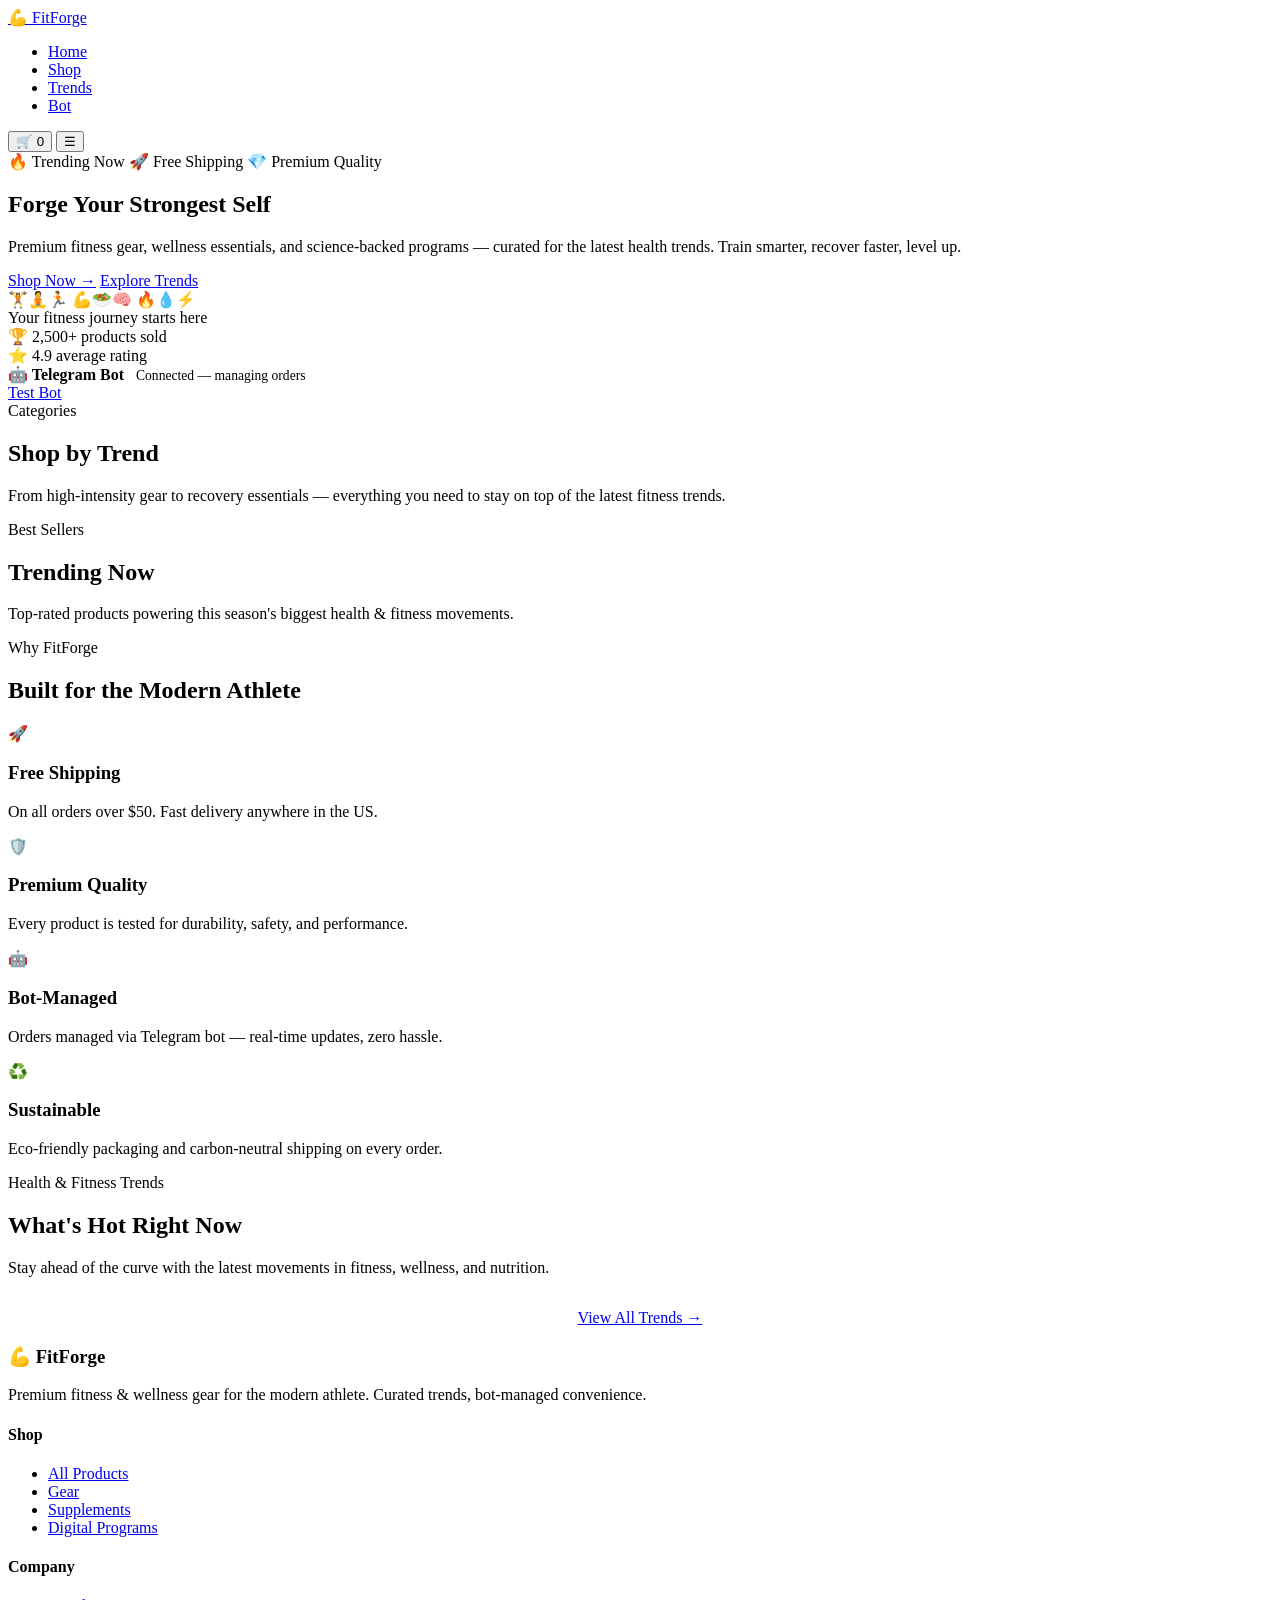
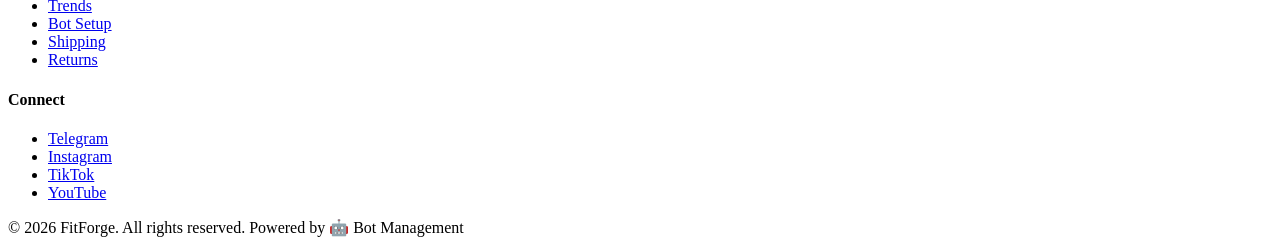
==== index.html @ 9ca2bb5c "🚀 Initial commit — FitForge fitness e-commerce site Complete static e-commerce site with: - Homepage" ====
<!DOCTYPE html>
<html lang="en">
<head>
  <meta charset="UTF-8">
  <meta name="viewport" content="width=device-width, initial-scale=1.0">
  <title>FitForge — Premium Fitness & Wellness Gear</title>
  <link rel="preconnect" href="https://fonts.googleapis.com">
  <link rel="preconnect" href="https://fonts.gstatic.com" crossorigin>
  <link href="https://fonts.googleapis.com/css2?family=Inter:wght@400;500;600;700;800&display=swap" rel="stylesheet">
  <link rel="stylesheet" href="css/style.css">
</head>
<body>
  <nav class="navbar" id="navbar">
    <div class="container">
      <a href="index.html" class="nav-logo">
        <span class="logo-icon">💪</span>
        FitForge
      </a>
      <ul class="nav-links" id="navLinks">
        <li><a href="index.html" class="active">Home</a></li>
        <li><a href="shop.html">Shop</a></li>
        <li><a href="trends.html">Trends</a></li>
        <li><a href="#" id="botInfoLink">Bot</a></li>
      </ul>
      <div class="nav-actions">
        <button class="cart-btn" onclick="window.location.href='cart.html'">
          🛒
          <span class="cart-count" id="cartCount">0</span>
        </button>
        <button class="mobile-menu-btn" id="mobileMenuBtn" onclick="toggleMobileMenu()">☰</button>
      </div>
    </div>
  </nav>
  <section class="hero" id="home">
    <div class="hero-bg"></div>
    <div class="hero-grid"></div>
    <div class="container">
      <div class="hero-content">
        <div class="hero-badges">
          <span class="badge"><span class="icon">🔥</span> Trending Now</span>
          <span class="badge"><span class="icon">🚀</span> Free Shipping</span>
          <span class="badge"><span class="icon">💎</span> Premium Quality</span>
        </div>
        <h1>Forge Your <span class="highlight">Strongest</span> Self</h1>
        <p>Premium fitness gear, wellness essentials, and science-backed programs — curated for the latest health trends. Train smarter, recover faster, level up.</p>
        <div class="hero-cta">
          <a href="shop.html" class="btn btn-primary">Shop Now →</a>
          <a href="trends.html" class="btn btn-secondary">Explore Trends</a>
        </div>
      </div>
      <div class="hero-image">
        <div class="hero-image-placeholder">
          <div class="emoji-grid">
            <span>🏋️</span><span>🧘</span><span>🏃</span>
            <span>💪</span><span>🥗</span><span>🧠</span>
            <span>🔥</span><span>💧</span><span>⚡</span>
          </div>
          <span class="placeholder-text">Your fitness journey starts here</span>
        </div>
        <div class="floating-card">
          <span class="fc-icon">🏆</span>
          <span>2,500+ products sold</span>
        </div>
        <div class="floating-card">
          <span class="fc-icon">⭐</span>
          <span>4.9 average rating</span>
        </div>
      </div>
    </div>
  </section>
  <section class="section">
    <div class="container">
      <div class="bot-status-bar">
        <div class="bot-status-left">
          <span class="bot-status-dot" id="botStatusDot"></span>
          <div>
            <strong>🤖 Telegram Bot</strong>
            <span style="color: var(--text-secondary); font-size: 0.85rem; margin-left: 8px;" id="botStatusText">Connected — managing orders</span>
          </div>
        </div>
        <a href="#" class="btn btn-sm btn-primary" id="botTestBtn" onclick="testBot()">Test Bot</a>
      </div>
    </div>
  </section>
  <section class="section" id="categories">
    <div class="container">
      <div class="section-header">
        <span class="section-tag">Categories</span>
        <h2>Shop by Trend</h2>
        <p>From high-intensity gear to recovery essentials — everything you need to stay on top of the latest fitness trends.</p>
      </div>
      <div class="categories-grid" id="categoriesGrid">
      </div>
    </div>
  </section>
  <section class="section" id="featured">
    <div class="container">
      <div class="section-header">
        <span class="section-tag">Best Sellers</span>
        <h2>Trending Now</h2>
        <p>Top-rated products powering this season's biggest health & fitness movements.</p>
      </div>
      <div class="product-grid" id="featuredProducts">
      </div>
    </div>
  </section>
  <section class="section">
    <div class="container">
      <div class="section-header">
        <span class="section-tag">Why FitForge</span>
        <h2>Built for the Modern Athlete</h2>
      </div>
      <div class="features-grid">
        <div class="feature-card">
          <div class="feat-icon">🚀</div>
          <h3>Free Shipping</h3>
          <p>On all orders over $50. Fast delivery anywhere in the US.</p>
        </div>
        <div class="feature-card">
          <div class="feat-icon">🛡️</div>
          <h3>Premium Quality</h3>
          <p>Every product is tested for durability, safety, and performance.</p>
        </div>
        <div class="feature-card">
          <div class="feat-icon">🤖</div>
          <h3>Bot-Managed</h3>
          <p>Orders managed via Telegram bot — real-time updates, zero hassle.</p>
        </div>
        <div class="feature-card">
          <div class="feat-icon">♻️</div>
          <h3>Sustainable</h3>
          <p>Eco-friendly packaging and carbon-neutral shipping on every order.</p>
        </div>
      </div>
    </div>
  </section>
  <section class="section" id="trends">
    <div class="container">
      <div class="section-header">
        <span class="section-tag">Health & Fitness Trends</span>
        <h2>What's Hot Right Now</h2>
        <p>Stay ahead of the curve with the latest movements in fitness, wellness, and nutrition.</p>
      </div>
      <div class="trends-grid" id="trendsGrid">
      </div>
      <div style="text-align: center; margin-top: 32px;">
        <a href="trends.html" class="btn btn-secondary">View All Trends →</a>
      </div>
    </div>
  </section>
  <footer class="footer">
    <div class="container">
      <div class="footer-grid">
        <div class="footer-brand">
          <h3>💪 FitForge</h3>
          <p>Premium fitness & wellness gear for the modern athlete. Curated trends, bot-managed convenience.</p>
        </div>
        <div class="footer-col">
          <h4>Shop</h4>
          <ul>
            <li><a href="shop.html">All Products</a></li>
            <li><a href="shop.html?filter=gear">Gear</a></li>
            <li><a href="shop.html?filter=supplements">Supplements</a></li>
            <li><a href="shop.html?filter=digital">Digital Programs</a></li>
          </ul>
        </div>
        <div class="footer-col">
          <h4>Company</h4>
          <ul>
            <li><a href="trends.html">Trends</a></li>
            <li><a href="#" id="footerBotLink">Bot Setup</a></li>
            <li><a href="#">Shipping</a></li>
            <li><a href="#">Returns</a></li>
          </ul>
        </div>
        <div class="footer-col">
          <h4>Connect</h4>
          <ul>
            <li><a href="https://t.me/your_bot" target="_blank" id="telegramLink">Telegram</a></li>
            <li><a href="#">Instagram</a></li>
            <li><a href="#">TikTok</a></li>
            <li><a href="#">YouTube</a></li>
          </ul>
        </div>
      </div>
      <div class="footer-bottom">
        <span>© 2026 FitForge. All rights reserved.</span>
        <span>Powered by 🤖 Bot Management</span>
      </div>
    </div>
  </footer>
  <div class="toast-container" id="toastContainer"></div>
  <script src="js/main.js"></script>
</body>
</html>
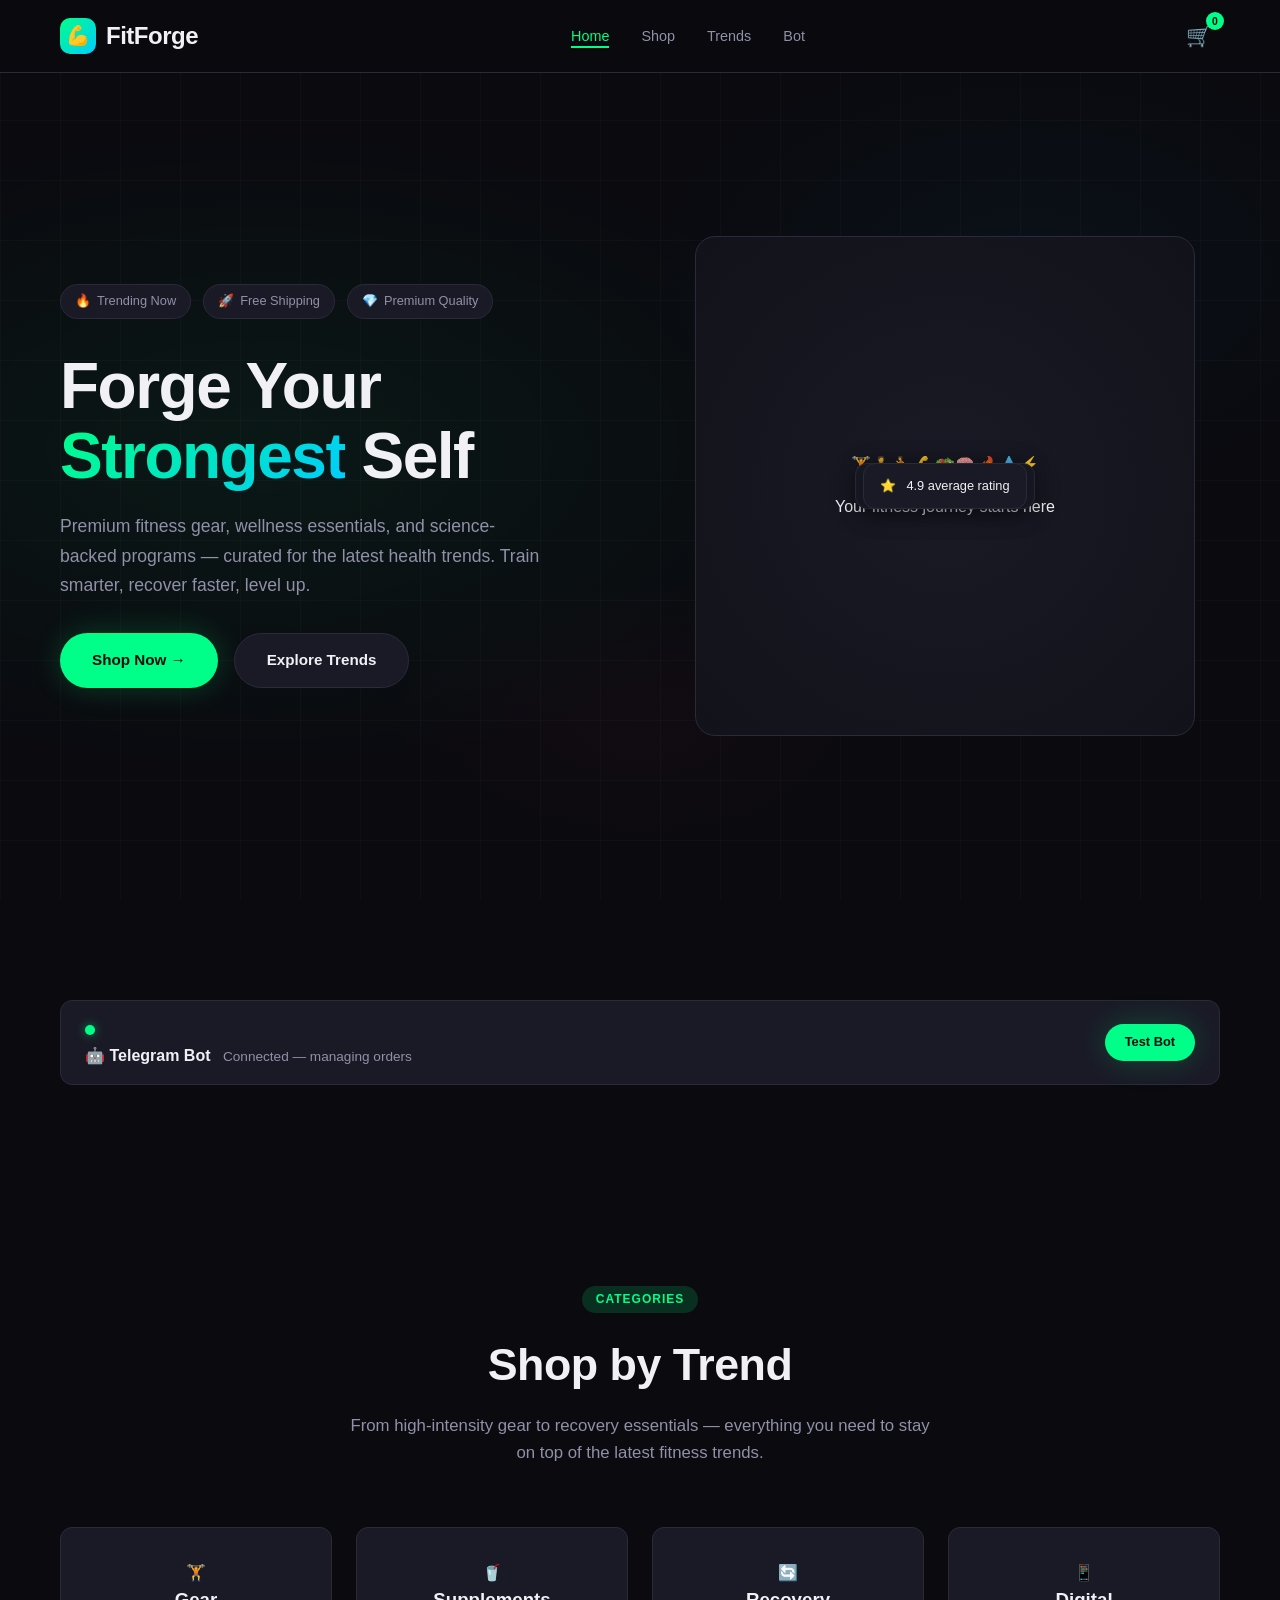
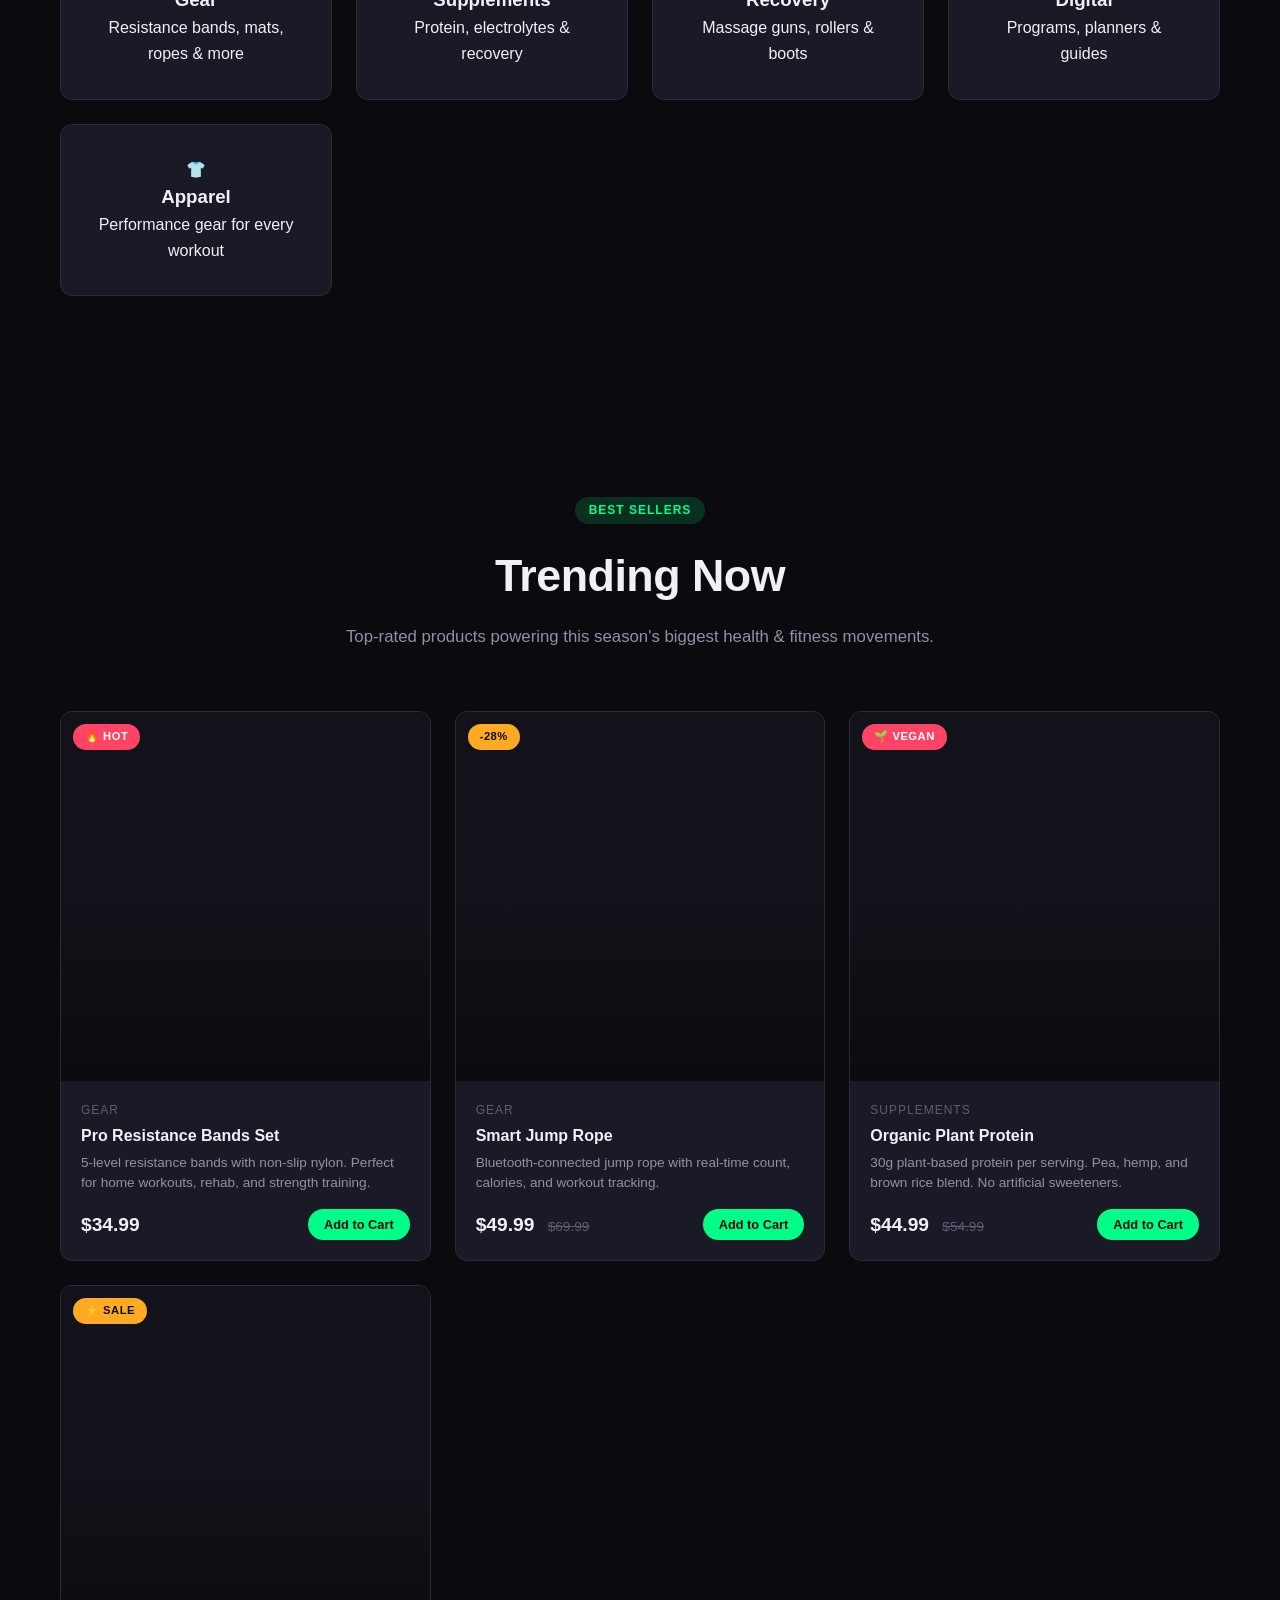
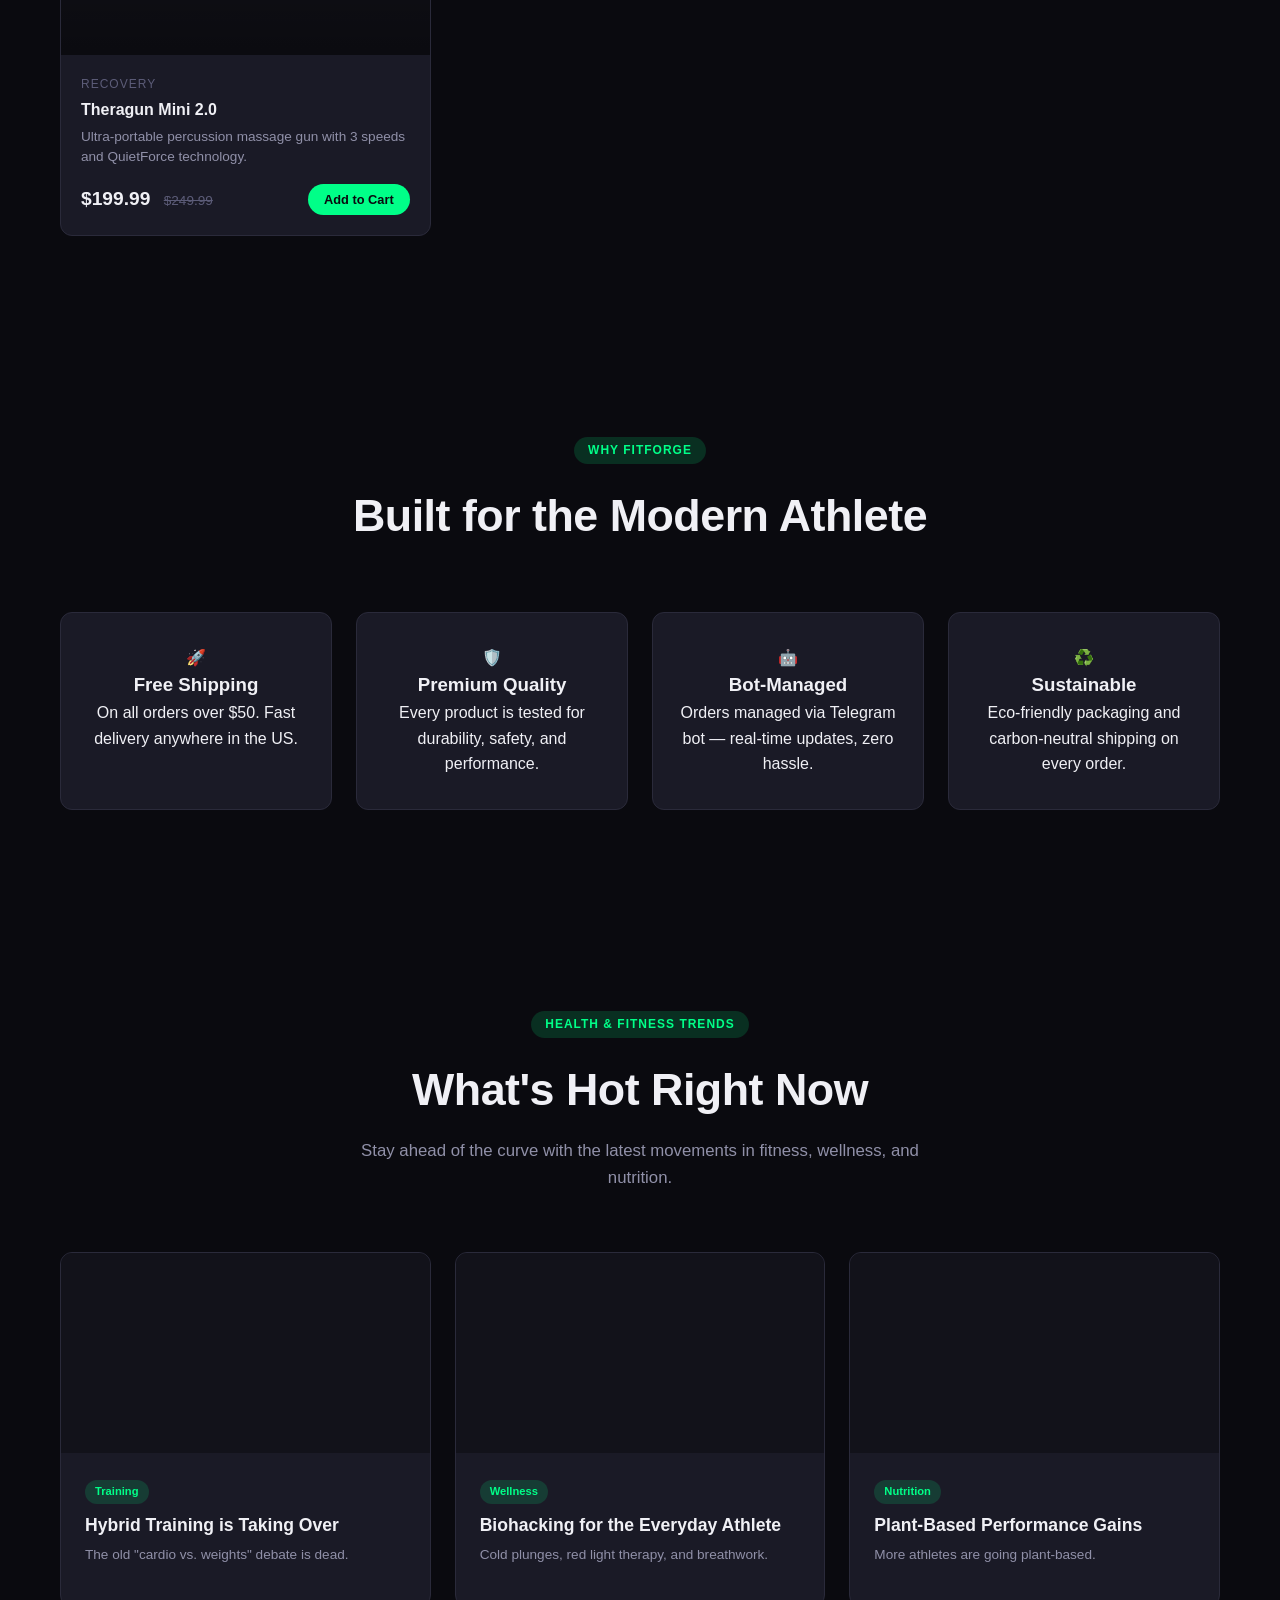
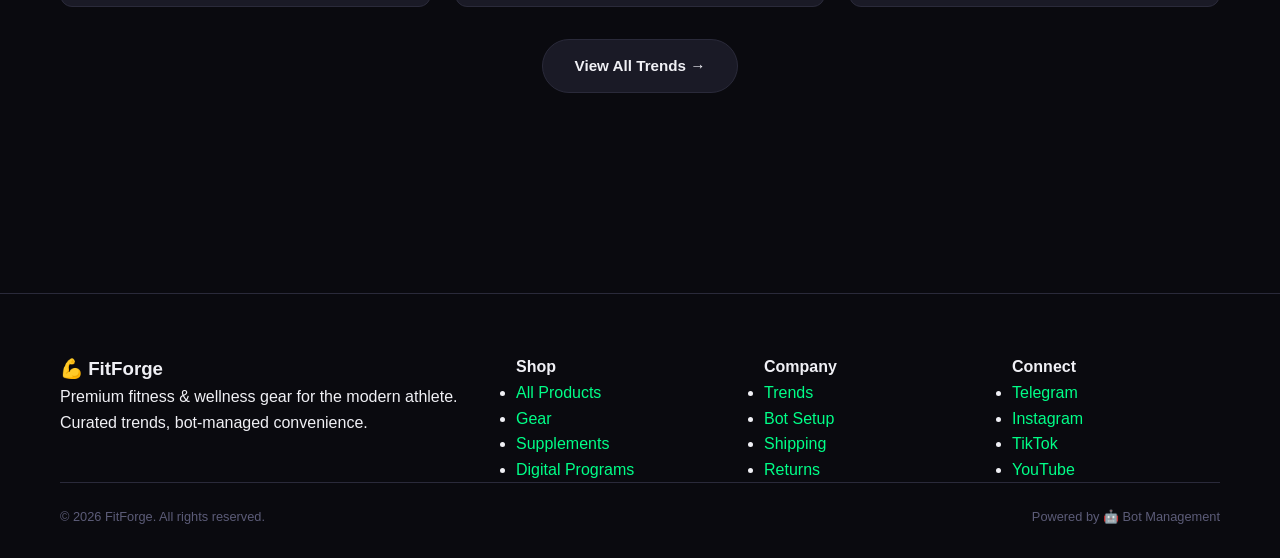
==== commit 30cfdd60: "Update index.html: add cache-busting to main.js" ====
--- a/index.html
+++ b/index.html
@@ -190,6 +190,6 @@
     </div>
   </footer>
   <div class="toast-container" id="toastContainer"></div>
-  <script src="js/main.js"></script>
+  <script src="js/main.js?v=2"></script>
 </body>
 </html>
--- a/css/style.css
+++ b/css/style.css
@@ -0,0 +1,172 @@
+/* ============================================ */
+/*  FITNESS E-COMMERCE — Full Site Styles        */
+/*  Dark theme · Neon green accents · Athletic  */
+/* ============================================ */
+:root {
+  --bg-primary: #0a0a0f;
+  --bg-secondary: #12121a;
+  --bg-card: #1a1a26;
+  --bg-hover: #22223a;
+  --text-primary: #f0f0f5;
+  --text-secondary: #9090a8;
+  --text-muted: #5c5c78;
+  --accent: #00ff88;
+  --accent-hover: #00cc6a;
+  --accent-glow: rgba(0, 255, 136, 0.15);
+  --danger: #ff4466;
+  --warning: #ffaa22;
+  --border: #2a2a3a;
+  --border-light: #3a3a4a;
+  --radius: 12px;
+  --radius-sm: 8px;
+  --radius-lg: 20px;
+  --shadow: 0 4px 24px rgba(0, 0, 0, 0.4);
+  --shadow-glow: 0 0 30px rgba(0, 255, 136, 0.08);
+  --font-main: 'Inter', -apple-system, BlinkMacSystemFont, 'Segoe UI', sans-serif;
+  --font-mono: 'JetBrains Mono', 'Fira Code', monospace;
+  --transition: all 0.3s cubic-bezier(0.4, 0, 0.2, 1);
+}
+*, *::before, *::after { box-sizing: border-box; margin: 0; padding: 0; }
+html { scroll-behavior: smooth; }
+body {
+  font-family: var(--font-main);
+  background: var(--bg-primary);
+  color: var(--text-primary);
+  line-height: 1.6;
+  min-height: 100vh;
+  -webkit-font-smoothing: antialiased;
+}
+a { color: var(--accent); text-decoration: none; transition: var(--transition); }
+a:hover { color: var(--accent-hover); }
+img { max-width: 100%; display: block; }
+.container { max-width: 1200px; margin: 0 auto; padding: 0 20px; }
+
+/* Navbar */
+.navbar { position: fixed; top: 0; left: 0; right: 0; z-index: 1000; background: rgba(10, 10, 15, 0.85); backdrop-filter: blur(20px); -webkit-backdrop-filter: blur(20px); border-bottom: 1px solid var(--border); transition: var(--transition); }
+.navbar.scrolled { background: rgba(10, 10, 15, 0.95); box-shadow: 0 4px 30px rgba(0, 0, 0, 0.5); }
+.navbar .container { display: flex; align-items: center; justify-content: space-between; height: 72px; }
+.nav-logo { display: flex; align-items: center; gap: 10px; font-size: 1.5rem; font-weight: 800; color: var(--text-primary) !important; letter-spacing: -0.5px; }
+.nav-logo .logo-icon { width: 36px; height: 36px; background: linear-gradient(135deg, var(--accent), #00ccff); border-radius: 10px; display: flex; align-items: center; justify-content: center; font-size: 1.2rem; }
+.nav-links { display: flex; align-items: center; gap: 32px; list-style: none; }
+.nav-links a { color: var(--text-secondary); font-size: 0.9rem; font-weight: 500; transition: var(--transition); position: relative; }
+.nav-links a::after { content: ''; position: absolute; bottom: -4px; left: 0; width: 0; height: 2px; background: var(--accent); transition: var(--transition); }
+.nav-links a:hover { color: var(--text-primary); }
+.nav-links a:hover::after { width: 100%; }
+.nav-links a.active { color: var(--accent); }
+.nav-links a.active::after { width: 100%; }
+.nav-actions { display: flex; align-items: center; gap: 16px; }
+.cart-btn { position: relative; background: none; border: none; color: var(--text-secondary); font-size: 1.3rem; cursor: pointer; padding: 8px; transition: var(--transition); }
+.cart-btn:hover { color: var(--text-primary); }
+.cart-count { position: absolute; top: 0; right: 0; background: var(--accent); color: var(--bg-primary); font-size: 0.65rem; font-weight: 700; width: 18px; height: 18px; border-radius: 50%; display: flex; align-items: center; justify-content: center; transform: translate(4px, -4px); }
+.mobile-menu-btn { display: none; background: none; border: none; color: var(--text-primary); font-size: 1.5rem; cursor: pointer; padding: 4px; }
+
+/* Hero */
+.hero { min-height: 100vh; display: flex; align-items: center; position: relative; overflow: hidden; padding-top: 72px; }
+.hero-bg { position: absolute; inset: 0; background: radial-gradient(ellipse 80% 60% at 20% 50%, rgba(0, 255, 136, 0.06) 0%, transparent 60%), radial-gradient(ellipse 60% 50% at 80% 30%, rgba(0, 204, 255, 0.04) 0%, transparent 50%), radial-gradient(ellipse 50% 40% at 50% 80%, rgba(255, 68, 102, 0.03) 0%, transparent 40%); pointer-events: none; }
+.hero-grid { position: absolute; inset: 0; background-image: linear-gradient(rgba(255, 255, 255, 0.02) 1px, transparent 1px), linear-gradient(90deg, rgba(255, 255, 255, 0.02) 1px, transparent 1px); background-size: 60px 60px; pointer-events: none; }
+.hero .container { position: relative; display: grid; grid-template-columns: 1fr 1fr; gap: 60px; align-items: center; padding-top: 40px; padding-bottom: 40px; }
+.hero-content h1 { font-size: clamp(2.5rem, 5vw, 4rem); font-weight: 800; line-height: 1.1; letter-spacing: -1.5px; margin-bottom: 20px; }
+.hero-content h1 .highlight { background: linear-gradient(135deg, var(--accent), #00ccff); -webkit-background-clip: text; -webkit-text-fill-color: transparent; background-clip: text; }
+.hero-content p { font-size: 1.1rem; color: var(--text-secondary); margin-bottom: 32px; max-width: 480px; line-height: 1.7; }
+.hero-badges { display: flex; gap: 12px; flex-wrap: wrap; margin-bottom: 32px; }
+.badge { display: flex; align-items: center; gap: 6px; padding: 6px 14px; background: var(--bg-card); border: 1px solid var(--border); border-radius: 100px; font-size: 0.8rem; color: var(--text-secondary); }
+.hero-cta { display: flex; gap: 16px; flex-wrap: wrap; }
+.btn { display: inline-flex; align-items: center; gap: 8px; padding: 14px 32px; border-radius: 100px; font-weight: 600; font-size: 0.95rem; cursor: pointer; transition: var(--transition); border: none; font-family: var(--font-main); }
+.btn-primary { background: var(--accent); color: var(--bg-primary) !important; box-shadow: 0 0 30px rgba(0, 255, 136, 0.2); }
+.btn-primary:hover { background: var(--accent-hover); box-shadow: 0 0 40px rgba(0, 255, 136, 0.35); transform: translateY(-2px); }
+.btn-secondary { background: var(--bg-card); color: var(--text-primary) !important; border: 1px solid var(--border); }
+.btn-secondary:hover { background: var(--bg-hover); border-color: var(--border-light); transform: translateY(-2px); }
+.btn-sm { padding: 8px 20px; font-size: 0.8rem; }
+.hero-image { position: relative; display: flex; align-items: center; justify-content: center; }
+.hero-image-placeholder { width: 100%; max-width: 500px; aspect-ratio: 1; background: radial-gradient(ellipse at center, var(--bg-card) 0%, var(--bg-secondary) 100%); border-radius: var(--radius-lg); border: 1px solid var(--border); display: flex; flex-direction: column; align-items: center; justify-content: center; gap: 16px; padding: 40px; position: relative; overflow: hidden; }
+.floating-card { position: absolute; background: var(--bg-card); border: 1px solid var(--border); border-radius: var(--radius); padding: 12px 16px; display: flex; align-items: center; gap: 10px; font-size: 0.8rem; box-shadow: var(--shadow); animation: float 4s ease-in-out infinite; }
+@keyframes float { 0%, 100% { transform: translateY(0px); } 50% { transform: translateY(-10px); } }
+
+/* Sections */
+.section { padding: 100px 0; }
+.section-header { text-align: center; margin-bottom: 60px; }
+.section-header h2 { font-size: clamp(2rem, 3.5vw, 2.8rem); font-weight: 700; letter-spacing: -0.5px; margin-bottom: 12px; }
+.section-header p { color: var(--text-secondary); font-size: 1.05rem; max-width: 600px; margin: 0 auto; }
+.section-tag { display: inline-block; padding: 4px 14px; background: var(--accent-glow); color: var(--accent); border-radius: 100px; font-size: 0.75rem; font-weight: 600; text-transform: uppercase; letter-spacing: 1px; margin-bottom: 16px; }
+
+/* Categories */
+.categories-grid { display: grid; grid-template-columns: repeat(auto-fit, minmax(260px, 1fr)); gap: 24px; }
+.category-card { background: var(--bg-card); border: 1px solid var(--border); border-radius: var(--radius); padding: 32px; text-align: center; transition: var(--transition); cursor: pointer; }
+.category-card:hover { border-color: var(--accent); transform: translateY(-4px); box-shadow: var(--shadow-glow); }
+
+/* Products */
+.product-grid { display: grid; grid-template-columns: repeat(auto-fill, minmax(280px, 1fr)); gap: 24px; }
+.product-card { background: var(--bg-card); border: 1px solid var(--border); border-radius: var(--radius); overflow: hidden; transition: var(--transition); cursor: pointer; }
+.product-card:hover { border-color: var(--border-light); transform: translateY(-4px); box-shadow: var(--shadow); }
+.product-image { aspect-ratio: 1; background: var(--bg-secondary); display: flex; align-items: center; justify-content: center; font-size: 4rem; position: relative; overflow: hidden; }
+.product-image-overlay { position: absolute; inset: 0; background: linear-gradient(to bottom, transparent 50%, rgba(0,0,0,0.4) 100%); pointer-events: none; }
+.product-image .product-badge { position: absolute; top: 12px; left: 12px; padding: 4px 12px; border-radius: 100px; font-size: 0.7rem; font-weight: 600; text-transform: uppercase; letter-spacing: 0.5px; z-index: 1; }
+.badge-new { background: var(--accent); color: var(--bg-primary); }
+.badge-trending { background: var(--danger); color: white; }
+.badge-sale { background: var(--warning); color: var(--bg-primary); }
+.product-info { padding: 20px; }
+.product-category { font-size: 0.75rem; color: var(--text-muted); text-transform: uppercase; letter-spacing: 1px; margin-bottom: 6px; }
+.product-name { font-size: 1rem; font-weight: 600; margin-bottom: 6px; line-height: 1.3; }
+.product-description { font-size: 0.85rem; color: var(--text-secondary); margin-bottom: 16px; line-height: 1.5; }
+.product-footer { display: flex; align-items: center; justify-content: space-between; }
+.product-price { font-size: 1.2rem; font-weight: 700; }
+.product-price .original { font-size: 0.85rem; color: var(--text-muted); text-decoration: line-through; margin-left: 8px; font-weight: 400; }
+.add-to-cart { padding: 8px 16px; background: var(--accent); color: var(--bg-primary) !important; border: none; border-radius: 100px; font-weight: 600; font-size: 0.8rem; cursor: pointer; transition: var(--transition); font-family: var(--font-main); }
+.add-to-cart:hover { background: var(--accent-hover); transform: scale(1.05); }
+
+/* Trends */
+.trends-grid { display: grid; grid-template-columns: repeat(auto-fit, minmax(320px, 1fr)); gap: 24px; }
+.trend-card { background: var(--bg-card); border: 1px solid var(--border); border-radius: var(--radius); overflow: hidden; transition: var(--transition); }
+.trend-card:hover { border-color: var(--border-light); transform: translateY(-4px); box-shadow: var(--shadow); }
+.trend-image { height: 200px; background: var(--bg-secondary); display: flex; align-items: center; justify-content: center; font-size: 3rem; }
+.trend-content { padding: 24px; }
+.trend-tag { display: inline-block; padding: 3px 10px; background: var(--accent-glow); color: var(--accent); border-radius: 100px; font-size: 0.7rem; font-weight: 600; margin-bottom: 10px; }
+.trend-content h3 { font-size: 1.1rem; margin-bottom: 8px; line-height: 1.3; }
+.trend-content p { color: var(--text-secondary); font-size: 0.85rem; line-height: 1.6; margin-bottom: 16px; }
+.trend-meta { display: flex; align-items: center; gap: 16px; font-size: 0.8rem; color: var(--text-muted); }
+
+/* Features */
+.features-grid { display: grid; grid-template-columns: repeat(auto-fit, minmax(220px, 1fr)); gap: 24px; }
+.feature-card { text-align: center; padding: 32px 20px; background: var(--bg-card); border: 1px solid var(--border); border-radius: var(--radius); transition: var(--transition); }
+.feature-card:hover { border-color: var(--border-light); transform: translateY(-4px); }
+
+/* Cart */
+.cart-page { padding-top: 120px; min-height: 80vh; }
+.cart-layout { display: grid; grid-template-columns: 1fr 360px; gap: 40px; align-items: start; }
+.cart-item { display: grid; grid-template-columns: 80px 1fr auto; gap: 20px; align-items: center; padding: 20px; background: var(--bg-card); border: 1px solid var(--border); border-radius: var(--radius); }
+.cart-summary { background: var(--bg-card); border: 1px solid var(--border); border-radius: var(--radius); padding: 28px; position: sticky; top: 100px; }
+
+/* Checkout */
+.checkout-page { padding-top: 120px; min-height: 80vh; }
+.checkout-layout { display: grid; grid-template-columns: 1fr 400px; gap: 40px; align-items: start; }
+.checkout-form { background: var(--bg-card); border: 1px solid var(--border); border-radius: var(--radius); padding: 32px; }
+
+/* Footer */
+.footer { margin-top: 100px; border-top: 1px solid var(--border); padding: 60px 0 30px; }
+.footer-grid { display: grid; grid-template-columns: 2fr 1fr 1fr 1fr; gap: 40px; }
+.footer-bottom { padding-top: 24px; border-top: 1px solid var(--border); display: flex; justify-content: space-between; align-items: center; font-size: 0.8rem; color: var(--text-muted); }
+
+/* Bot Status */
+.bot-status-bar { background: var(--bg-card); border: 1px solid var(--border); border-radius: var(--radius); padding: 16px 24px; display: flex; align-items: center; justify-content: space-between; }
+.bot-status-dot { width: 10px; height: 10px; border-radius: 50%; background: var(--accent); box-shadow: 0 0 10px rgba(0, 255, 136, 0.5); animation: pulse 2s infinite; display: inline-block; }
+@keyframes pulse { 0%, 100% { opacity: 1; } 50% { opacity: 0.4; } }
+
+/* Toasts */
+.toast-container { position: fixed; bottom: 24px; right: 24px; z-index: 2000; display: flex; flex-direction: column; gap: 8px; }
+.toast { padding: 14px 20px; background: var(--bg-card); border: 1px solid var(--border); border-radius: var(--radius); box-shadow: var(--shadow); display: flex; align-items: center; gap: 10px; animation: slideIn 0.3s ease-out; font-size: 0.9rem; }
+.toast.success { border-color: var(--accent); }
+.toast.fade-out { animation: slideOut 0.3s ease-in forwards; }
+@keyframes slideIn { from { transform: translateX(100%); opacity: 0; } to { transform: translateX(0); opacity: 1; } }
+@keyframes slideOut { from { transform: translateX(0); opacity: 1; } to { transform: translateX(100%); opacity: 0; } }
+
+/* Responsive */
+@media (max-width: 768px) {
+  .hero .container { grid-template-columns: 1fr; }
+  .nav-links { display: none; }
+  .mobile-menu-btn { display: block; }
+  .cart-layout, .checkout-layout { grid-template-columns: 1fr; }
+  .footer-grid { grid-template-columns: 1fr; }
+}
+@media (max-width: 480px) {
+  .hero-content h1 { font-size: 2rem; }
+}
